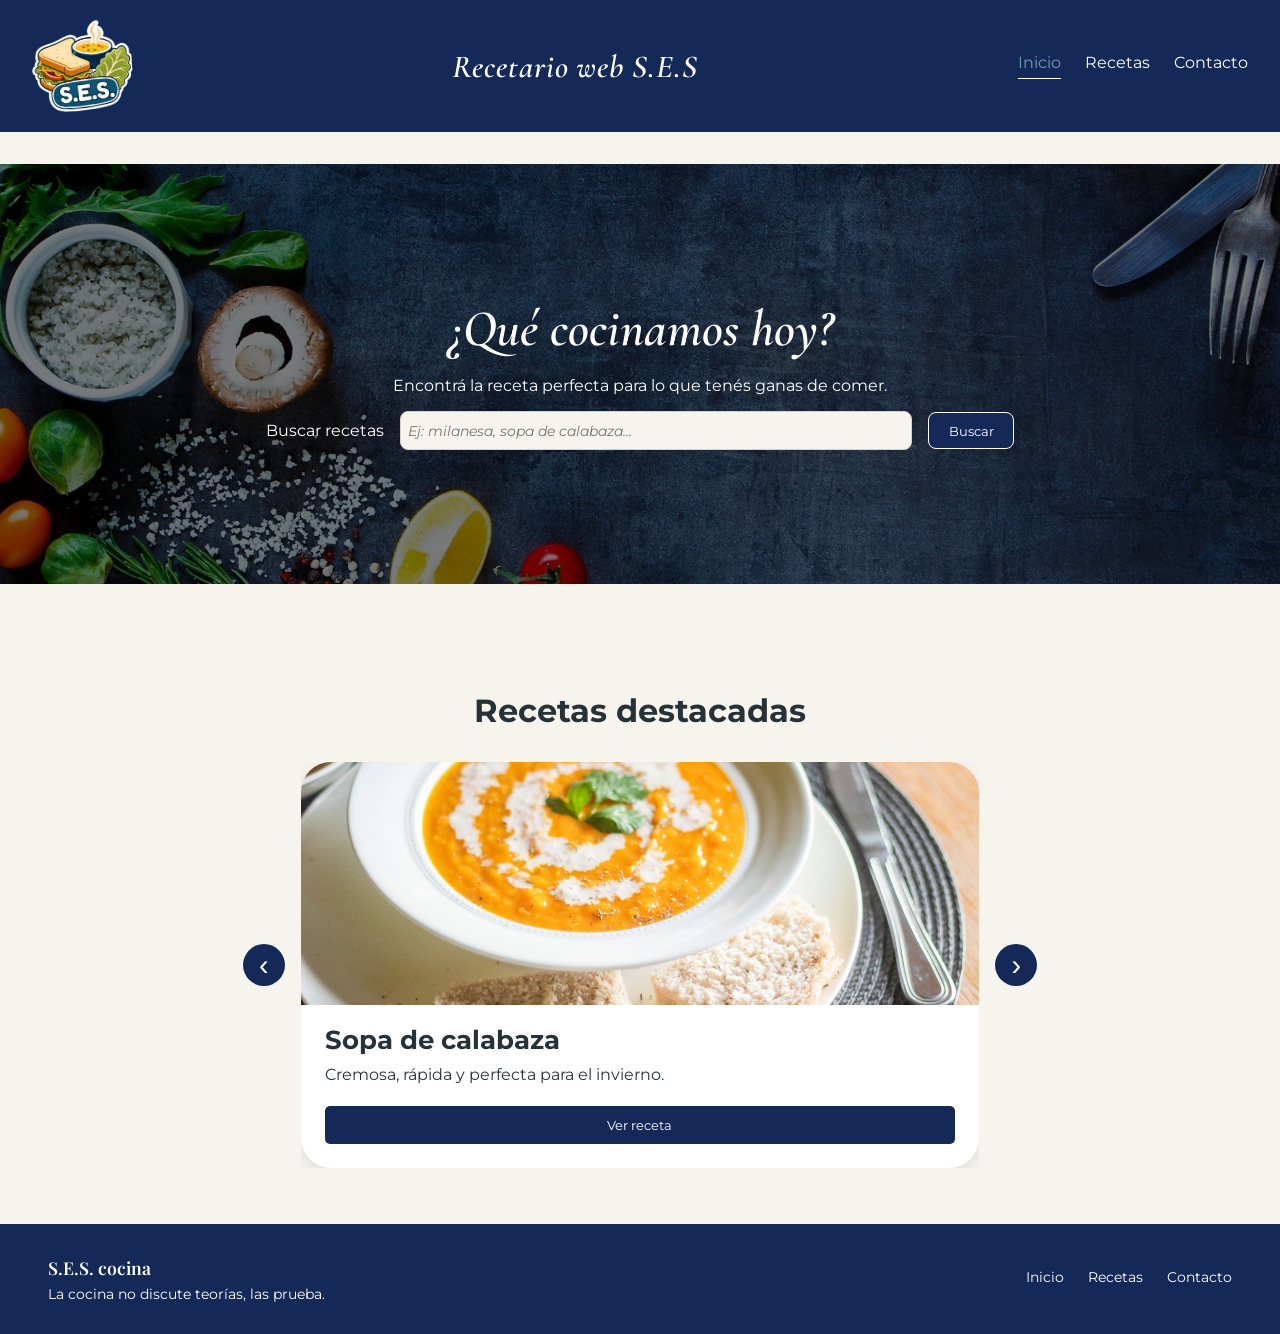
==== primera-entrega/index.html @ 5acb23f0 "feat: migrate first delivery project" ====
<!DOCTYPE html>
<html lang="es">

<head>
    <meta charset="UTF-8">
    <meta name="author" content="Adolfo Moran de la Vega, Franco Torres">
    <meta name="description" content="Recetario web que te ayuda a decidir que cocinar. 
        Cuenta con calculadora de porciones, checklist de ingredientes y distintos filtros">
    <meta name="keywords" content="recetas, cocina, sopa, sandwich, ensalada">
    <meta name="viewport" content="width=device-width, initial-scale=1.0">
    <link
        href="https://fonts.googleapis.com/css2?family=Cormorant+Garamond:wght@500;600;700&family=Montserrat:wght@400;500;600;700&display=swap"
        rel="stylesheet">
    <link rel="preconnect" href="https://fonts.googleapis.com">
    <link rel="preconnect" href="https://fonts.gstatic.com" crossorigin>
    <link
        href="https://fonts.googleapis.com/css2?family=Betania+Patmos&family=Erica+One&family=Playfair+Display+SC:ital,wght@0,400;0,700;0,900;1,400;1,700;1,900&display=swap"
        rel="stylesheet">
    <link rel="stylesheet" href="style.css" type="text/css">
    <link rel="preconnect" href="https://fonts.googleapis.com">
    <link rel="preconnect" href="https://fonts.gstatic.com" crossorigin>
    <link
        href="https://fonts.googleapis.com/css2?family=Montserrat:wght@400;500;600;700&family=Playfair+Display:wght@500;600;700&display=swap"
        rel="stylesheet">
    <link rel="icon" type="image/png" href="imagenes/favicon.png">
    <title>Recetario web S.E.S</title>
</head>

<body>
    <div id="contenedor-header">
        <header id="header-principal">
            <a href="lore.html" id="logo-sitio">
                <img src="imagenes/logo_header.png" alt="Sándwich, Sopa o Ensalada">
            </a>
            <h1 id="titulo-sitio">Recetario web S.E.S</h1>
            <nav id="nav-principal">
                <a href="index.html" id="hlink-inicio" class="link-activo">Inicio</a>
                <a href="recetas.html" id="hlink-recetas">Recetas</a>
                <a href="contacto.html" id="hlink-contacto">Contacto</a>
            </nav>
        </header>
    </div>
    <main id="contenido-principal">
        <section id="hero">
            <div id="texto-hero">
                <h2>¿Qué cocinamos hoy?</h2>
                <p>Encontrá la receta perfecta para lo que tenés ganas de comer.</p>
                <div id="buscador">
                    <label for="input-buscar-recetas">Buscar recetas</label>
                    <input type="text" id="input-buscar-recetas" name="buscar-recetas"
                        placeholder="Ej: milanesa, sopa de calabaza..." maxlength="40">
                    <button type="button" id="boton-buscar" onclick="filtrarReceta()">Buscar</button>
                </div>
            </div>
        </section>
        <div id="contenedor-destacadas">
            <section id="recetas-destacadas">
                <h2>Recetas destacadas</h2>
                <div id="carrusel-destacadas">
                    <button type="button" id="boton-flecha-izquierda" onclick="moverCarrusel('izquierda')">‹</button>
                    <div id="ventana-destacadas">
                        <div id="lista-destacadas">
                        </div>
                    </div>
                    <button type="button" id="boton-flecha-derecha" onclick="moverCarrusel('derecha')">›</button>
                </div>
            </section>
        </div>
    </main>
    <div id="contenedor-footer">
        <footer id="footer-principal">
            <nav id="nav-texto">
                <h6>S.E.S. cocina</h6>
                <p id="frase-footer">La cocina no discute teorías, las prueba.</p>
            </nav>

            <nav id="nav-sitio">
                <a href="index.html" id="flink-inicio" class="link-activo">Inicio</a>
                <a href="recetas.html" id="flink-recetas">Recetas</a>
                <a href="contacto.html" id="flink-contacto">Contacto</a>
            </nav>
        </footer>
    </div>
    <script src="script.js"></script>
</body>

</html>
---- primera-entrega/style.css ----
:root {
    
    --color-header: #152959;
    --color-principal: #356B7D;
    --color-secundario: #6F9EAC;
    --color-fondo: #F7F4EE;
    --color-texto: #263238;
    --color-blanco: #FFFFFF;
    --color-borde: #D8CFC3;
    --color-boton: rgba(0, 77, 231, 0.76);

    --fuente-titulos: 'Playfair Display', serif;
    --fuente-texto: 'Montserrat', sans-serif;
}


* {
    box-sizing: border-box;
}


body {
    margin:0;
    background-color: var(--color-fondo);
    color: var(--color-texto);
    font-family: var(--fuente-texto);
}
header{
    background-color:var(--color-header);
    width: 100%;
    box-sizing: border-box;

    display: flex;
    justify-content: space-between; 
    align-items: center; 
    padding: 1rem 2rem;
}
header h1 {
        margin: 0;  
        font-family: var(--fuente-texto);
        font-size: 1.8rem;
        font-weight: 600;
        color: var(--color-blanco);
    }

header #nav-principal {
        display: flex;
        align-items: center;
        gap: 1.5rem;

        a{
            text-decoration: none;
            font-size: 1rem;
            position: relative; 
            padding-bottom: 0.4rem;
            transition: color 0.3s ease;

            &:link, &:visited{ 
                color: var(--color-blanco);
            }

           &::after {
            content: '';
            position: absolute;
            bottom: 0;
            left: 0;
            width: 100%;
            height: 0.05rem;
            background-color: var(--color-blanco);
            transform: scaleX(0);
            transform-origin: bottom;
            transition: transform 0.3s ease;
            }

            &:hover, &:focus, &:active {
                color: var(--color-secundario);

                &::after {
                    transform: scaleX(1);
                    transform-origin: bottom;
                }
            }
        }

        &:not(:has(a:hover, a:focus, a:active)) a.link-activo {
            color: var(--color-secundario);

            &::after {
                transform: scaleX(1);
                transform-origin: bottom;
            }
        }
    }
header #logo-sitio{
    margin: 0;
}
header #logo-sitio a{
    display: block;
}
header #logo-sitio img{
    width: 100px;
    height: 100px;
    object-fit: contain;
    display: block;
    transform: rotate(-4deg);


    transition: transform 0.3s ease, box-shadow 0.3s ease;
}

header #logo-sitio img:hover{
    transform: rotate(0deg) scale(1.05);
}

#titulo-sitio {
    font-family: 'Cormorant Garamond', serif;
    font-size: 2rem;
    font-weight: 600;
    letter-spacing: 0.03em;
    font-style: oblique;
    color: var(--color-blanco);
}

footer {
    background-color: var(--color-header);
    color: var(--color-blanco);
    width: 100%;
    box-sizing: border-box;

    display: flex;
    justify-content: space-between;
    align-items: center;

    padding: 2rem 3rem;
}


footer #nav-texto {
    display: flex;
    flex-direction: column;
    gap: 0.4rem;
}

footer #nav-texto h6 {
    margin: 0;
    font-family: var(--fuente-titulos);
    font-size: 1.1rem;
    font-weight: 600;
}

footer #nav-texto p {
    margin: 0;
    font-size: 0.85rem;
}

footer #nav-sitio {
    display: flex;
    align-items: center;
    gap: 1.5rem;
}

footer #nav-sitio h6 {
    margin: 0;
    font-size: 0.9rem;
    font-weight: 600;
}

footer #nav-sitio a {
    text-decoration: none;
    font-size: 0.9rem;
    position: relative;
    padding-bottom: 0.3rem;
    color: var(--color-blanco);

    transition: color 0.3s ease;
}

footer #nav-sitio a::after {
    content: "";
    position: absolute;
    bottom: 0;
    left: 0;

    width: 0;
    height: 2px;

    background-color: var(--color-blanco);

    transition: width 0.3s ease;
}

footer #nav-sitio a:hover,
footer #nav-sitio a:focus {
    color: var(--color-secundario);
}

footer #nav-sitio a:hover::after,
footer #nav-sitio a:focus::after {
    width: 100%;
}

#hero {
    position: relative;
    width: 100%;
    height: 420px;
    margin-top: 2rem;

    background-image: url("imagenes/imagen_main_index.jpg");
    background-size: cover;
    background-position: center;

    display: flex;
    justify-content: center;
    align-items: center;
}

#texto-hero {
    position: relative;
    z-index: 2;
    width: 80%;
    text-align: center;
    color: var(--color-blanco);
}

#hero::before {
    content: "";
    position: absolute;
    inset: 0;
    background-color: rgba(0, 0, 0, 0.511);
}

#texto-hero h2 {
    font-family: 'Cormorant Garamond', serif;
    font-size: 3.2rem;
    font-weight: 600;
    font-style: italic;
    margin: 0 0 1rem;
}

#contenedor-destacadas{
    width: 100%;
    padding: 5rem 0 3.5rem;
}
#recetas-destacadas{
    width: 100%;
    text-align: center;
}
#recetas-destacadas h2 {
    font-family: var(--fuente-texto);
    color: var(--color-texto);
    font-size: 2rem;
    margin-bottom: 2rem;
}

#carrusel-destacadas{
    display: flex;
    align-items: center;
    justify-content: center;
    gap: 1rem;
    width: 100%;
}

#ventana-destacadas{
    width: 53%;
    overflow: hidden;
}

#lista-destacadas{
    width: 100%;
    display: flex;
    flex-direction: row;
    gap: 1.5rem;
    transition: transform 0.4s ease;
}
.tarjeta-receta{
 flex: 0 0 100%;
    background-color: var(--color-blanco);
    border-radius: 30px;
    overflow: hidden;
    box-shadow: 0 4px 15px rgba(0, 0, 0, 0.10);
    text-align: left;
    display: flex;
    flex-direction: column;
}


.tarjeta-receta img {
    width: 100%;
    height: 243px;
    object-fit: cover;
    display: block;
}
.tarjeta-receta h3{
    font-family: var(--fuente-texto);
    font-size: 1.6rem;
    margin: 1.2rem 1.5rem 0.5rem;
    color: var(--color-texto);
}

.tarjeta-receta p{
    margin: 0 1.5rem 1.2rem;
    line-height: 1.5;
}

.boton-ver-receta-destacada {
    width: 23%;
    align-self: center;
    font-family: var(--fuente-texto);
    margin: 0 1.5rem 1.5rem;
    padding: 0.7rem 1.2rem;
    border: none;
    border-radius: 5px;
    background-color: var(--color-header);
    color: var(--color-blanco);
    cursor: pointer;
    transition: background-color 0.3s ease, transform 0.3s ease;
    margin-top: auto;
}

.boton-ver-receta {
    font-family: var(--fuente-texto);
    margin: 0 1.5rem 1.5rem;
    padding: 0.7rem 1.2rem;
    border: none;
    border-radius: 5px;
    background-color: var(--color-header);
    color: var(--color-blanco);
    cursor: pointer;
    transition: background-color 0.3s ease, transform 0.3s ease;
    margin-top: auto;
}

.boton-ver-receta:hover, .boton-ver-receta-destacada:hover {
    background-color: var(--color-principal);
    transform: translateY(-2px);
}

#boton-flecha-izquierda,
#boton-flecha-derecha {
    width: 42px;
    height: 42px;

    border: none;
    border-radius: 50%;

    background-color: var(--color-header);
    color: var(--color-blanco);

    font-size: 1.8rem;
    line-height: 1;

    cursor: pointer;

    transition: background-color 0.3s ease, transform 0.3s ease;
}

#boton-flecha-izquierda:hover,
#boton-flecha-derecha:hover {
    background-color: var(--color-principal);
    transform: scale(1.08);

}


#buscador{
display: flex;
justify-content: center;
gap: 1rem;
align-items: center;
}

#input-buscar-recetas{
    width: 50%;
    padding: 0.6rem 0.4rem;
    border: 1px solid var(--color-borde);
    border-radius: 8px;
    background-color: var(--color-fondo);
    font-family: var(--fuente-texto);
    font-size: 0.88rem;
}

#input-buscar-recetas:focus {
    outline: none;
    border-color: var(--color-secundario);
}

#input-buscar-recetas::placeholder{
    font-style: italic;
}
#boton-buscar{
    background-color: var(--color-header);
    
    color: var(--color-blanco);
    border: 1px solid var(--color-blanco);
    padding: 0.6rem 1.2rem;
    border-radius: 8px;
    cursor: pointer;
    font-family: var(--fuente-texto);
}

#boton-buscar:hover{
background-color: var(--color-principal);
transform: translateY(-2px);
transition: all 0.5s ease;

}

#contenedor-catalogo {
    flex: 1;
    padding: 2rem 3rem 2rem 0;
}

#grilla-recetas{
    
    display: grid;
    grid-template-columns: repeat(3,1fr);
    gap: 1.5rem;
    width: 100%;
    max-width: 1200px;
    margin: 0 auto;
}


#contenedor-filtros {
    width: 21.5%;
    padding: 2rem 0rem 2rem 3rem;
    display: flex;
    flex-direction: column;
}

#contenido-principal.pagina-recetas {
    display: flex;
    align-items: flex-start;
    gap: 3rem;
}

#filtros {
    background-color: var(--color-blanco);
    border: 1px solid var(--color-borde);
    border-radius: 15px;
    padding: 3px;
    box-shadow: 0 4px 15px rgba(0, 28, 138, 0.37);
}

#filtros h2 {
    margin: 0 0 1.5rem;
    font-size: 2rem;
    font-weight: 600;
    color: var(--color-texto);
    text-align: center;
}

#filtros h3, #filtros .titulo-filtro {
    margin: 0 0 0.8rem;
    font-size: 1rem;
    font-weight: 600;
    color: var(--color-principal);
    display: block;
}

#filtro-categoria,
#filtro-ingrediente,
#filtro-teoria,
#filtro-tiempo {
    margin-bottom: 1.5rem;
}

#filtros label {
    display: block;
    margin: 0.7rem 0;
    font-size: 0.9rem;
    cursor: pointer;
}

#filtros label input[type="checkbox"]{
    margin-right: 0.5rem;
    accent-color: var(--color-header);
}

#select-tiempo, 
#select-categoria, 
#select-tipo-plato {
    display: block;
    width: 90%;
    padding: 0.5rem 0.5rem;
    border: 1px solid var(--color-borde);
    border-radius: 7px;
    background-color: var(--color-fondo);
    color: var(--color-texto);
    font-family: var(--fuente-texto);
    font-size: 0.9rem;
    cursor: pointer;
    margin: 0 auto;
    
}

#select-tiempo:focus,
#select-categoria:focus, 
#select-tipo-plato:focus {
    outline: none;
    border-color: var(--color-secundario);
}

#botones-filtros {
    display: flex;
    flex-direction: column;
    align-items: stretch;
    gap: 0.7rem;
    margin-top: 1rem;
}

#boton-aplicar-filtros,#boton-limpiar-filtros{
    width: 100%;
    padding: 0.7rem 1rem;
    border: none;
    border-radius: 7px;
    font-family: var(--fuente-texto);
    font-size: 0.9rem;
    font-weight: 600;
    cursor: pointer;
    
}

#boton-aplicar-filtros{
    background-color: var(--color-header);
    color: var(--color-blanco);
}
#boton-aplicar-filtros:hover,#boton-limpiar-filtros:hover {
    transform: translateY(-2px);
}

#boton-limpiar-filtros{
    background-color: rgba(194, 0, 0, 0.922);
    color: var(--color-blanco);
}

/* SECCION REDES SOCIALES */
.icono-red-social {
    width: 2rem;
    height: 2rem;
    object-fit: contain;
}

.redes-sociales {
    display: flex;
    flex-direction: column;
    align-items: center;
    gap: 1.5rem;
}

.redes-sociales p {
    font-size: 1.2rem;
    font-weight: 500;
    color: var(--color-texto);
}
    
.redes-sociales-items {
    display: flex;
    flex-direction: row;
    justify-content: center;
    align-items: center;
    gap: 4rem;
    flex-wrap: wrap;
}
    
.redes-sociales-items article {
    display: flex;
    align-items: center;
    gap: 0.8rem;
    background-color: var(--color-blanco);
    padding: 0.8rem 1.2rem;
    margin-bottom: 1rem;
    border-radius: 10px;
    border: 1px solid var(--color-borde);
    box-shadow: 0 2px 8px rgba(0, 0, 0, 0.05);
}

/* SECCION FORMULARIO DE CONTACTO */
.contenedor-texto{
    text-align: center;
    font-size: 1.2rem;
    font-weight: 500;
    color: var(--color-texto);
    margin: 2rem 0;
}

.contenedor-form {
    display: flex;
    flex-direction: column;
    max-width: 600px;
    width: 100%;
    margin: 0 auto 2rem;
    text-align: left;
    gap: 0.4rem;
}

.contenedor-form label {
    font-size: 0.9rem;
    font-weight: 600;
    color: var(--color-texto);
    margin-top: 0.6rem;
}

/* INPUTS */
.contenedor-form input[type="text"],
.contenedor-form input[type="email"] {
    width: 100%;
    padding: 0.7rem 0.9rem;
    border: 1px solid var(--color-borde);
    border-radius: 8px;
    background-color: var(--color-blanco);
    font-family: var(--fuente-texto);
    font-size: 0.95rem;

    &:focus {
        outline: none;
        border-color: var(--color-secundario);
    }
}

.contenedor-form #mensaje {
        padding-bottom: 3rem;
}

/* BOTON ENVIAR */
.contenedor-form #enviar {
    align-self: center;
    margin-top: 1rem;
    padding: 0.7rem 1.8rem;
    border: none;
    border-radius: 8px;
    background-color: var(--color-header);
    color: var(--color-blanco);
    font-family: var(--fuente-texto);
    font-weight: 500;
    cursor: pointer;
    transition: background-color 0.3s ease, transform 0.3s ease;

    &:hover {
        background-color: var(--color-principal);
        transform: translateY(-2px);
    }
}

/* SECCION INFORMACION RECETA */
#informacion-recetas {
    display: flex;
    flex-direction: row;
    align-items: center;
    gap: 2.5rem;
    width: 100%;
    margin-bottom: 2rem;
}

/* IMAGEN(izquierda) */
#informacion-recetas .imagen-receta {
    flex: 0 0 40%;
    max-width: 32rem;
    margin: 1rem 0 0 1rem;
        
    img {
        width: 100%;
        height: auto;
        border-radius: 15px;
        object-fit: cover;
        display: block;
    }
}

/* TEXTO(derecha) */
#informacion-recetas #texto-receta {
    flex: 1;
    display: flex;
    flex-direction: column;
    gap: 0.8rem;
}

.etiqueta-plato {
    display: inline-block;
    padding: 0.25rem 0.75rem; 
    background-color: var(--color-principal); 
    color: var(--color-blanco); 
    font-size: 0.8rem;
    font-weight: 500;
    border-radius: 20px; 
    text-transform: capitalize; 
    width: fit-content; 
}

.etiqueta-plato h3 {
    margin: 0;
    font-size: 3rem;
    font-weight: 600;
    font-family: var(--fuente-titulos);
    color: var(--color-texto);
}

.etiqueta-plato p {
    margin: 0;
    font-size: 1rem;
    font-weight: 400;
    color: var(--color-texto);
}

.etiqueta-plato hr {
    width: 100%;
    border: 0;
    border-top: 1px solid var(--color-borde);
    margin: 0.8rem 0;
}

/* MINUTOS Y PORCIONES */
/* tambien estan uno al lado del otro */
.datos-adicionales {
    display: flex;
    flex-direction: row;
    justify-content: flex-start;
    gap: 3rem; 
}

.datos-adicionales .dato {
    display: flex;
    flex-direction: column;
    gap: 0.2rem;
}

.datos-adicionales .dato h6 {
    margin: 0;
    font-size: 0.75rem;
    font-weight: 700;
    color: var(--color-principal);
    letter-spacing: 0.05em;
}

.datos-adicionales .dato p {
    align-self: center;
    margin: 0;
    font-weight: 600;
    font-size: 1.5rem;
}

/* SECCION PREPARACION */
#receta {
    display: flex;
    flex-direction: row;
    gap: 3rem;
    align-items: flex-start; 
}

#receta .columna-izquierda {
    flex: 0 0 35%; 
    display: flex;
    flex-direction: column;
    gap: 1.5rem;
}

#receta .columna-derecha {
    flex: 1; 
}

/* CALCULADORA PORCIONES */
/* parte izquierda */
.calculadora-porciones {
    background-color: var(--color-blanco);
    border: 1px solid var(--color-borde);
    border-radius: 12px;
    padding: 1.5rem;
    max-width: 20em;
    margin: 0 0 1.5rem 1.5rem; 
}

.calculadora-porciones h5 {
    margin-top: 0;
    margin-bottom: 1rem;
    font-family: var(--fuente-titulos);
    font-size: 1.2rem;
    color: var(--color-texto);
}

.calculadora-porciones .controles-calculadora {
    display: flex;
    flex-direction: column;
    gap: 0.8rem;
}

.calculadora-porciones .controles-calculadora input[type="number"] {
    width: 100%;
    padding: 0.6rem;
    border: 1px solid var(--color-borde);
    border-radius: 6px;
    font-size: 1rem;
    text-align: center;
}

.calculadora-porciones .controles-calculadora button {
    padding: 0.7rem 1.2rem;
    border: none;
    border-radius: 6px;
    align-self: center;
    background-color: var(--color-header);
    color: var(--color-blanco);
    font-family: var(--fuente-texto);
    font-weight: 600;
    cursor: pointer;
    transition: background-color 0.3s ease;

    &:hover {
        background-color: var(--color-principal);
    }
}

/* LISTA DE INGREDIENTES */
/* parte izquierda */
.lista-ingredientes {
    margin: 0 0 0 1.5rem;   
}

.lista-ingredientes h5{
    margin-top: 0;
    margin-bottom: 1rem;
    font-family: var(--fuente-titulos);
    font-size: 1.2rem;
    color: var(--color-texto);
}

.lista-ingredientes ul {
    list-style: none;
    padding: 0;
    margin: 0.5rem 0 0 0;
    display: flex;
    flex-direction: column;
    gap: 0.8rem;
}

.lista-ingredientes ul li {
    display: flex;
    align-items: center;
    gap: 0.6rem;
    font-size: 0.8rem;
}

.lista-ingredientes ul li input[type="checkbox"] {
    accent-color: var(--color-principal);
    width: 0.9rem;
    height: 0.9rem;
    cursor: pointer;
}

/* LISTA DE PASOS */
/* parte derecha */
.lista-pasos {
    list-style: none; 
    counter-reset: paso-counter;
    padding: 0;
    margin-top: 1.5rem;
    display: flex;
    flex-direction: column;
    gap: 1.5rem;
}

.lista-pasos li {
    counter-increment: paso-counter; /* contador de pasos */
    display: flex;
    align-items: flex-start;
    position: relative;
    padding-left: 3.5rem; 
    line-height: 1.5;
    font-size: 1rem;

    /*numero de paso*/
    &::before {
        content: counter(paso-counter);/* incrementar el contador */
        position: absolute;
        left: 0;
        top: 0;
        transform: translateY(-15%); /* ajustar la posición del número */
        font-family: var(--fuente-titulos);
        font-size: 1.5rem;
        font-weight: 700;
        color: var(--color-secundario);
        width: 1.5rem;
        text-align: center;
    }
    
    /*separador horizontal*/
    &::after {
        content: "";
        position: absolute;
        left: 2.2rem;
        top: 0.1rem;
        bottom: 0.1rem;
        width: 1px;
        background-color: var(--color-borde);
    }
}

.separador{/*para que los hr no ocupen todo el ancho*/
    width: 98%;
    height: 1px;
    background-color: var(--color-borde);
    border: 0;
    margin: 0.5rem auto;
}

/*SECCION OTRAS RECETAS*/
/* texto superior */
.texto-superior {/* alinearlos horizontalmente */
    display: flex;
    justify-content: space-between;
    align-items: center;
    width: 100%;
    margin-bottom: 1.5rem;
}

.texto-superior h5 {
    margin: 0 0 0 1.5rem;
    font-family: var(--fuente-titulos);
    font-size: 1.2rem;
    color: var(--color-texto);
}

.texto-superior a {/* referencia a recetas */
    margin: 0 1.5rem 0 0;
    color: var(--color-secundario);
    text-decoration: none;
    font-weight: 600;
    font-size: 0.8rem;
    transition: color 0.3s ease;

    &:hover {
        color: var(--color-principal);
    }
}

/* mas recetas */
.otras-recetas{
    width: 100%;
    max-width: 70em;
    margin: 3rem auto 0 auto;
    padding: 0 1rem;
}

.otras-recetas .grid-recetas {/*hacer un grid para previzualizar 3 recetas*/
    display: grid;
    grid-template-columns: 1fr 1fr 1fr;
    grid-template-areas: "receta-1 receta-2 receta-3";
    gap: 1.5rem;
}

.otras-recetas .grid-recetas .receta-corta{/*para cada receta*/
    display: flex;
    flex-direction: column;
    gap: 0.5rem;
}

.otras-recetas .grid-recetas .receta-corta .contenedor-imagen{/*imagen de la receta*/
    width: 100%;
    aspect-ratio: 4/3;
    overflow: hidden;
    border-radius: 10px;

    img{
        width: 100%;
        height: 100%;
        object-fit: cover;
    }
}

.otras-recetas .grid-recetas .receta-corta h3 {/*titulo de la receta*/
    margin: 0;
    font-family: var(--fuente-titulos);
    font-size: 1rem;
    color: var(--color-texto);
}

.otras-recetas .grid-recetas .receta-corta p {/*minutos que tarda*/
    margin: 0;
    font-size: 0.8rem;
    color: var(--color-secundario);
    font-weight: 600;
}

/* INSERCION DINAMICA */
#cantidad-ingrediente{
    display: inline;
    color: var(--color-principal);
    font-size: 0.8rem;
    font-weight: 600;
}

/* INSERCION DINAMICA */
#nombre-ingrediente{
    display: inline;
    font-size: 0.8rem;
    font-weight: 500;
}

#boton-volver-recetas {
    align-self: flex-start;
    margin: 2rem 0 1.5rem 1.5rem;
    padding: 0.6rem 1rem;
    border: 1px solid var(--color-borde);
    border-radius: 8px;
    background-color: var(--color-blanco);
    color: var(--color-header);
    font-family: var(--fuente-texto);
    font-size: 0.9rem;
    font-weight: 600;
    cursor: pointer;
    box-shadow: 0 2px 8px rgba(0, 0, 0, 0.08);
    transition: background-color 0.3s ease, color 0.3s ease, transform 0.3s ease;
}

#boton-volver-recetas:hover {
    background-color: var(--color-header);
    color: var(--color-blanco);
    transform: translateX(-3px);
}
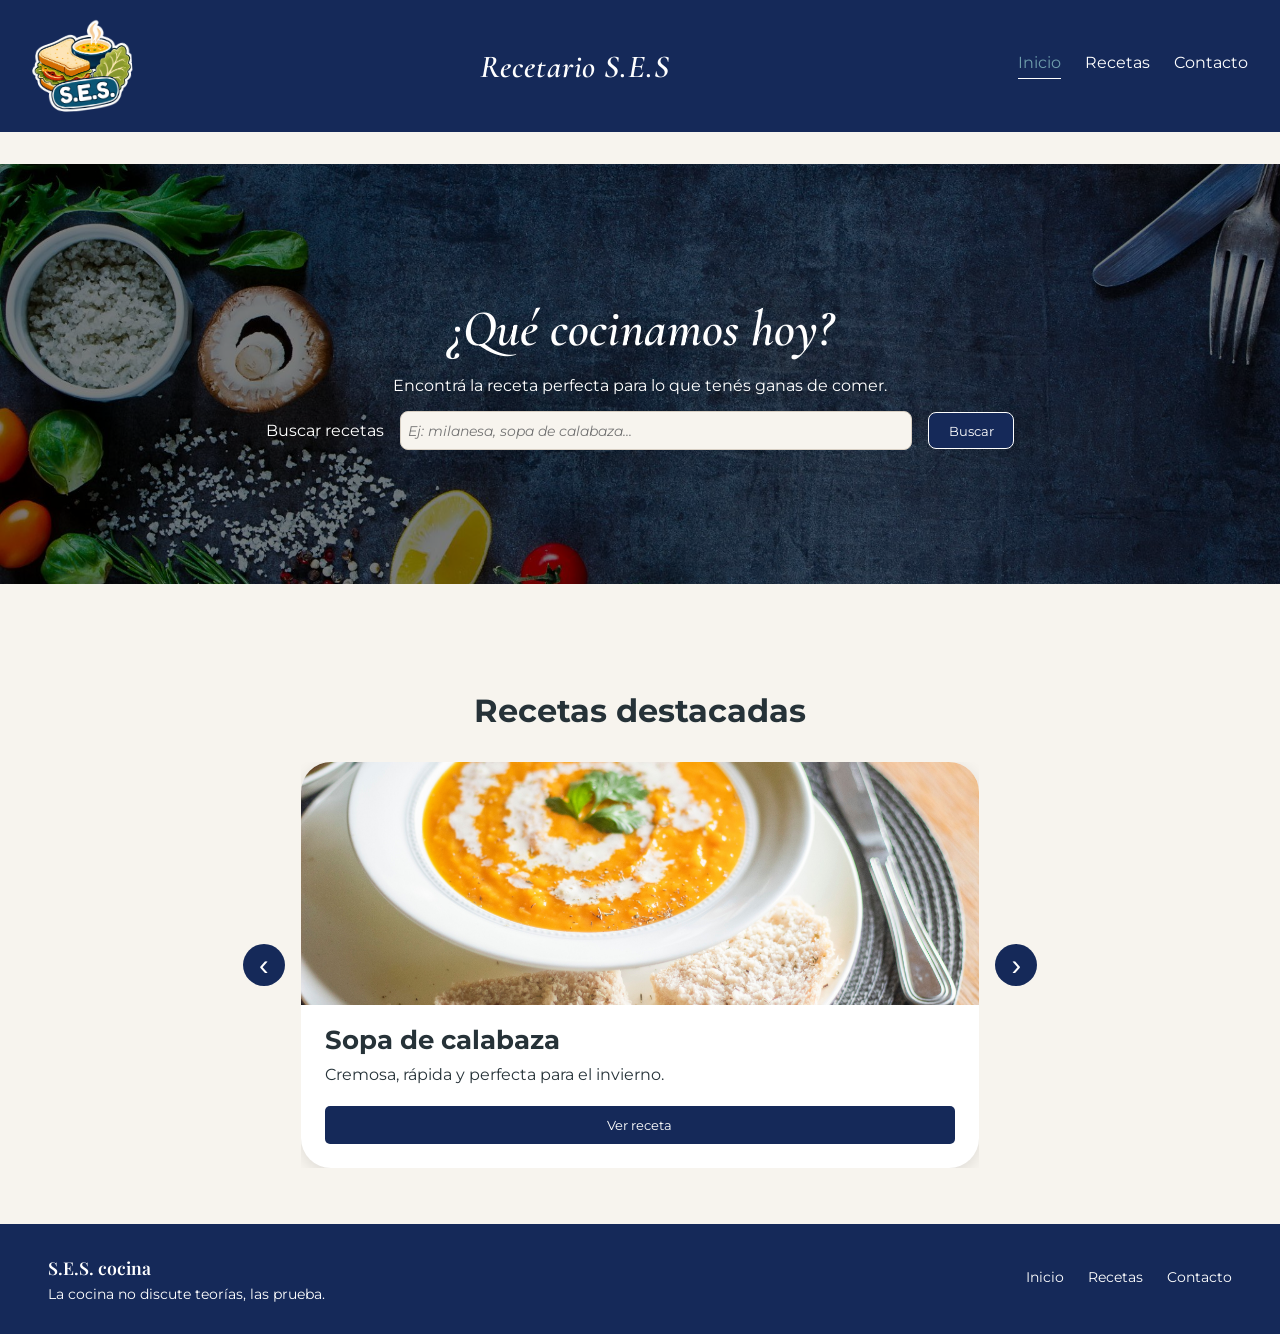
==== commit b82b3fe5: "docs: unify project name across readme  and html pages" ====
--- a/primera-entrega/index.html
+++ b/primera-entrega/index.html
@@ -4,35 +4,26 @@
 <head>
     <meta charset="UTF-8">
     <meta name="author" content="Adolfo Moran de la Vega, Franco Torres">
-    <meta name="description" content="Recetario web que te ayuda a decidir que cocinar. 
+    <meta name="description" content="Recetario web que te ayuda a decidir qué cocinar. 
         Cuenta con calculadora de porciones, checklist de ingredientes y distintos filtros">
-    <meta name="keywords" content="recetas, cocina, sopa, sandwich, ensalada">
+    <meta name="keywords" content="recetas, cocina, sopa, sándwich, ensalada">
     <meta name="viewport" content="width=device-width, initial-scale=1.0">
+    <link rel="preconnect" href="https://fonts.googleapis.com">
+    <link rel="preconnect" href="https://fonts.gstatic.com" crossorigin="anonymous">
     <link
-        href="https://fonts.googleapis.com/css2?family=Cormorant+Garamond:wght@500;600;700&family=Montserrat:wght@400;500;600;700&display=swap"
+        href="https://fonts.googleapis.com/css2?family=Cormorant+Garamond:ital,wght@0,500;0,600;0,700;1,500;1,600;1,700&family=Montserrat:wght@400;500;600;700&family=Playfair+Display:wght@500;600;700&display=swap"
         rel="stylesheet">
-    <link rel="preconnect" href="https://fonts.googleapis.com">
-    <link rel="preconnect" href="https://fonts.gstatic.com" crossorigin>
-    <link
-        href="https://fonts.googleapis.com/css2?family=Betania+Patmos&family=Erica+One&family=Playfair+Display+SC:ital,wght@0,400;0,700;0,900;1,400;1,700;1,900&display=swap"
-        rel="stylesheet">
+
     <link rel="stylesheet" href="style.css" type="text/css">
-    <link rel="preconnect" href="https://fonts.googleapis.com">
-    <link rel="preconnect" href="https://fonts.gstatic.com" crossorigin>
-    <link
-        href="https://fonts.googleapis.com/css2?family=Montserrat:wght@400;500;600;700&family=Playfair+Display:wght@500;600;700&display=swap"
-        rel="stylesheet">
     <link rel="icon" type="image/png" href="imagenes/favicon.png">
-    <title>Recetario web S.E.S</title>
+    <title>Recetario S.E.S</title>
 </head>
 
-<body>
+<body onload="CargarDestacadas();">
     <div id="contenedor-header">
         <header id="header-principal">
-            <a href="lore.html" id="logo-sitio">
-                <img src="imagenes/logo_header.png" alt="Sándwich, Sopa o Ensalada">
-            </a>
-            <h1 id="titulo-sitio">Recetario web S.E.S</h1>
+            <img src="imagenes/logo_header.png" alt="Sándwich, Sopa o Ensalada" id="logo-sitio">
+            <h1 id="titulo-sitio">Recetario S.E.S</h1>
             <nav id="nav-principal">
                 <a href="index.html" id="hlink-inicio" class="link-activo">Inicio</a>
                 <a href="recetas.html" id="hlink-recetas">Recetas</a>
@@ -48,7 +39,7 @@
                 <div id="buscador">
                     <label for="input-buscar-recetas">Buscar recetas</label>
                     <input type="text" id="input-buscar-recetas" name="buscar-recetas"
-                        placeholder="Ej: milanesa, sopa de calabaza..." maxlength="40">
+                        placeholder="Ej: milanesa, sopa de calabaza..." size="30" maxlength="40">
                     <button type="button" id="boton-buscar" onclick="filtrarReceta()">Buscar</button>
                 </div>
             </div>
@@ -57,31 +48,33 @@
             <section id="recetas-destacadas">
                 <h2>Recetas destacadas</h2>
                 <div id="carrusel-destacadas">
-                    <button type="button" id="boton-flecha-izquierda" onclick="moverCarrusel('izquierda')">‹</button>
+                    <button type="button" id="boton-flecha-izquierda" aria-label="Receta anterior"
+                        onclick="moverCarrusel('izquierda')">‹</button>
                     <div id="ventana-destacadas">
                         <div id="lista-destacadas">
                         </div>
                     </div>
-                    <button type="button" id="boton-flecha-derecha" onclick="moverCarrusel('derecha')">›</button>
+                    <button type="button" id="boton-flecha-derecha" aria-label="Receta siguiente"
+                        onclick="moverCarrusel('derecha')">›</button>
                 </div>
             </section>
         </div>
     </main>
     <div id="contenedor-footer">
         <footer id="footer-principal">
-            <nav id="nav-texto">
+            <div id="nav-texto">
                 <h6>S.E.S. cocina</h6>
                 <p id="frase-footer">La cocina no discute teorías, las prueba.</p>
-            </nav>
+            </div>
 
             <nav id="nav-sitio">
-                <a href="index.html" id="flink-inicio" class="link-activo">Inicio</a>
+                <a href="index.html" id="flink-inicio">Inicio</a>
                 <a href="recetas.html" id="flink-recetas">Recetas</a>
                 <a href="contacto.html" id="flink-contacto">Contacto</a>
             </nav>
         </footer>
     </div>
-    <script src="script.js"></script>
+    <script type="text/javascript" src="script.js"></script>
 </body>
 
 </html>
--- a/primera-entrega/style.css
+++ b/primera-entrega/style.css
@@ -1,5 +1,5 @@
 :root {
-    
+
     --color-header: #152959;
     --color-principal: #356B7D;
     --color-secundario: #6F9EAC;
@@ -7,10 +7,10 @@
     --color-texto: #263238;
     --color-blanco: #FFFFFF;
     --color-borde: #D8CFC3;
-    --color-boton: rgba(0, 77, 231, 0.76);
 
     --fuente-titulos: 'Playfair Display', serif;
     --fuente-texto: 'Montserrat', sans-serif;
+    --fuente-decorativa: 'Cormorant Garamond', serif;
 }
 
 
@@ -20,46 +20,45 @@
 
 
 body {
-    margin:0;
+    margin: 0;
     background-color: var(--color-fondo);
     color: var(--color-texto);
     font-family: var(--fuente-texto);
 }
-header{
-    background-color:var(--color-header);
+
+header {
+    background-color: var(--color-header);
     width: 100%;
     box-sizing: border-box;
 
     display: flex;
-    justify-content: space-between; 
-    align-items: center; 
+    justify-content: space-between;
+    align-items: center;
     padding: 1rem 2rem;
 }
+
 header h1 {
-        margin: 0;  
-        font-family: var(--fuente-texto);
-        font-size: 1.8rem;
-        font-weight: 600;
-        color: var(--color-blanco);
-    }
+    margin: 0;
+}
 
 header #nav-principal {
-        display: flex;
-        align-items: center;
-        gap: 1.5rem;
-
-        a{
-            text-decoration: none;
-            font-size: 1rem;
-            position: relative; 
-            padding-bottom: 0.4rem;
-            transition: color 0.3s ease;
-
-            &:link, &:visited{ 
-                color: var(--color-blanco);
-            }
-
-           &::after {
+    display: flex;
+    align-items: center;
+    gap: 1.5rem;
+
+    a {
+        text-decoration: none;
+        font-size: 1rem;
+        position: relative;
+        padding-bottom: 0.4rem;
+        transition: color 0.3s ease;
+
+        &:link,
+        &:visited {
+            color: var(--color-blanco);
+        }
+
+        &::after {
             content: '';
             position: absolute;
             bottom: 0;
@@ -70,19 +69,11 @@
             transform: scaleX(0);
             transform-origin: bottom;
             transition: transform 0.3s ease;
-            }
-
-            &:hover, &:focus, &:active {
-                color: var(--color-secundario);
-
-                &::after {
-                    transform: scaleX(1);
-                    transform-origin: bottom;
-                }
-            }
         }
 
-        &:not(:has(a:hover, a:focus, a:active)) a.link-activo {
+        &:hover,
+        &:focus,
+        &:active {
             color: var(--color-secundario);
 
             &::after {
@@ -91,29 +82,33 @@
             }
         }
     }
-header #logo-sitio{
-    margin: 0;
-}
-header #logo-sitio a{
-    display: block;
-}
-header #logo-sitio img{
+
+    &:not(:has(a:hover, a:focus, a:active)) a.link-activo {
+        color: var(--color-secundario);
+
+        &::after {
+            transform: scaleX(1);
+            transform-origin: bottom;
+        }
+    }
+}
+
+header #logo-sitio {
     width: 100px;
     height: 100px;
     object-fit: contain;
     display: block;
+    margin: 0;
     transform: rotate(-4deg);
-
-
     transition: transform 0.3s ease, box-shadow 0.3s ease;
 }
 
-header #logo-sitio img:hover{
+header #logo-sitio:hover {
     transform: rotate(0deg) scale(1.05);
 }
 
 #titulo-sitio {
-    font-family: 'Cormorant Garamond', serif;
+    font-family: var(--fuente-decorativa);
     font-size: 2rem;
     font-weight: 600;
     letter-spacing: 0.03em;
@@ -159,11 +154,7 @@
     gap: 1.5rem;
 }
 
-footer #nav-sitio h6 {
-    margin: 0;
-    font-size: 0.9rem;
-    font-weight: 600;
-}
+
 
 footer #nav-sitio a {
     text-decoration: none;
@@ -230,21 +221,23 @@
 }
 
 #texto-hero h2 {
-    font-family: 'Cormorant Garamond', serif;
+    font-family: var(--fuente-decorativa);
     font-size: 3.2rem;
     font-weight: 600;
     font-style: italic;
     margin: 0 0 1rem;
 }
 
-#contenedor-destacadas{
+#contenedor-destacadas {
     width: 100%;
     padding: 5rem 0 3.5rem;
 }
-#recetas-destacadas{
+
+#recetas-destacadas {
     width: 100%;
     text-align: center;
 }
+
 #recetas-destacadas h2 {
     font-family: var(--fuente-texto);
     color: var(--color-texto);
@@ -252,7 +245,7 @@
     margin-bottom: 2rem;
 }
 
-#carrusel-destacadas{
+#carrusel-destacadas {
     display: flex;
     align-items: center;
     justify-content: center;
@@ -260,20 +253,21 @@
     width: 100%;
 }
 
-#ventana-destacadas{
+#ventana-destacadas {
     width: 53%;
     overflow: hidden;
 }
 
-#lista-destacadas{
+#lista-destacadas {
     width: 100%;
     display: flex;
     flex-direction: row;
     gap: 1.5rem;
     transition: transform 0.4s ease;
 }
-.tarjeta-receta{
- flex: 0 0 100%;
+
+.tarjeta-receta {
+    flex: 0 0 100%;
     background-color: var(--color-blanco);
     border-radius: 30px;
     overflow: hidden;
@@ -290,23 +284,25 @@
     object-fit: cover;
     display: block;
 }
-.tarjeta-receta h3{
+
+.tarjeta-receta h3 {
     font-family: var(--fuente-texto);
     font-size: 1.6rem;
     margin: 1.2rem 1.5rem 0.5rem;
     color: var(--color-texto);
 }
 
-.tarjeta-receta p{
+.tarjeta-receta p {
     margin: 0 1.5rem 1.2rem;
     line-height: 1.5;
 }
 
-.boton-ver-receta-destacada {
-    width: 23%;
-    align-self: center;
-    font-family: var(--fuente-texto);
-    margin: 0 1.5rem 1.5rem;
+
+.boton-ver-receta {
+    font-family: var(--fuente-texto);
+    margin-inline: 1.5rem;
+    margin-bottom: 1.5rem;
+    margin-top: auto;
     padding: 0.7rem 1.2rem;
     border: none;
     border-radius: 5px;
@@ -314,23 +310,9 @@
     color: var(--color-blanco);
     cursor: pointer;
     transition: background-color 0.3s ease, transform 0.3s ease;
-    margin-top: auto;
-}
-
-.boton-ver-receta {
-    font-family: var(--fuente-texto);
-    margin: 0 1.5rem 1.5rem;
-    padding: 0.7rem 1.2rem;
-    border: none;
-    border-radius: 5px;
-    background-color: var(--color-header);
-    color: var(--color-blanco);
-    cursor: pointer;
-    transition: background-color 0.3s ease, transform 0.3s ease;
-    margin-top: auto;
-}
-
-.boton-ver-receta:hover, .boton-ver-receta-destacada:hover {
+}
+
+.boton-ver-receta:hover {
     background-color: var(--color-principal);
     transform: translateY(-2px);
 }
@@ -362,14 +344,14 @@
 }
 
 
-#buscador{
-display: flex;
-justify-content: center;
-gap: 1rem;
-align-items: center;
-}
-
-#input-buscar-recetas{
+#buscador {
+    display: flex;
+    justify-content: center;
+    gap: 1rem;
+    align-items: center;
+}
+
+#input-buscar-recetas {
     width: 50%;
     padding: 0.6rem 0.4rem;
     border: 1px solid var(--color-borde);
@@ -384,12 +366,13 @@
     border-color: var(--color-secundario);
 }
 
-#input-buscar-recetas::placeholder{
+#input-buscar-recetas::placeholder {
     font-style: italic;
 }
-#boton-buscar{
+
+#boton-buscar {
     background-color: var(--color-header);
-    
+
     color: var(--color-blanco);
     border: 1px solid var(--color-blanco);
     padding: 0.6rem 1.2rem;
@@ -398,10 +381,10 @@
     font-family: var(--fuente-texto);
 }
 
-#boton-buscar:hover{
-background-color: var(--color-principal);
-transform: translateY(-2px);
-transition: all 0.5s ease;
+#boton-buscar:hover {
+    background-color: var(--color-principal);
+    transform: translateY(-2px);
+    transition: all 0.5s ease;
 
 }
 
@@ -410,10 +393,10 @@
     padding: 2rem 3rem 2rem 0;
 }
 
-#grilla-recetas{
-    
+#grilla-recetas {
+
     display: grid;
-    grid-template-columns: repeat(3,1fr);
+    grid-template-columns: repeat(3, 1fr);
     gap: 1.5rem;
     width: 100%;
     max-width: 1200px;
@@ -423,7 +406,7 @@
 
 #contenedor-filtros {
     width: 21.5%;
-    padding: 2rem 0rem 2rem 3rem;
+    padding: 2rem 0 2rem 3rem;
     display: flex;
     flex-direction: column;
 }
@@ -450,7 +433,8 @@
     text-align: center;
 }
 
-#filtros h3, #filtros .titulo-filtro {
+#filtros h3,
+#filtros .titulo-filtro {
     margin: 0 0 0.8rem;
     font-size: 1rem;
     font-weight: 600;
@@ -472,13 +456,13 @@
     cursor: pointer;
 }
 
-#filtros label input[type="checkbox"]{
+#filtros label input[type="checkbox"] {
     margin-right: 0.5rem;
     accent-color: var(--color-header);
 }
 
-#select-tiempo, 
-#select-categoria, 
+#select-tiempo,
+#select-categoria,
 #select-tipo-plato {
     display: block;
     width: 90%;
@@ -491,11 +475,11 @@
     font-size: 0.9rem;
     cursor: pointer;
     margin: 0 auto;
-    
+
 }
 
 #select-tiempo:focus,
-#select-categoria:focus, 
+#select-categoria:focus,
 #select-tipo-plato:focus {
     outline: none;
     border-color: var(--color-secundario);
@@ -509,7 +493,8 @@
     margin-top: 1rem;
 }
 
-#boton-aplicar-filtros,#boton-limpiar-filtros{
+#boton-aplicar-filtros,
+#boton-limpiar-filtros {
     width: 100%;
     padding: 0.7rem 1rem;
     border: none;
@@ -518,18 +503,20 @@
     font-size: 0.9rem;
     font-weight: 600;
     cursor: pointer;
-    
-}
-
-#boton-aplicar-filtros{
+
+}
+
+#boton-aplicar-filtros {
     background-color: var(--color-header);
     color: var(--color-blanco);
 }
-#boton-aplicar-filtros:hover,#boton-limpiar-filtros:hover {
+
+#boton-aplicar-filtros:hover,
+#boton-limpiar-filtros:hover {
     transform: translateY(-2px);
 }
 
-#boton-limpiar-filtros{
+#boton-limpiar-filtros {
     background-color: rgba(194, 0, 0, 0.922);
     color: var(--color-blanco);
 }
@@ -553,7 +540,7 @@
     font-weight: 500;
     color: var(--color-texto);
 }
-    
+
 .redes-sociales-items {
     display: flex;
     flex-direction: row;
@@ -562,7 +549,7 @@
     gap: 4rem;
     flex-wrap: wrap;
 }
-    
+
 .redes-sociales-items article {
     display: flex;
     align-items: center;
@@ -576,7 +563,7 @@
 }
 
 /* SECCION FORMULARIO DE CONTACTO */
-.contenedor-texto{
+.contenedor-texto {
     text-align: center;
     font-size: 1.2rem;
     font-weight: 500;
@@ -618,8 +605,8 @@
     }
 }
 
-.contenedor-form #mensaje {
-        padding-bottom: 3rem;
+.contenedor-form #input-mensaje {
+    padding-bottom: 3rem;
 }
 
 /* BOTON ENVIAR */
@@ -657,12 +644,15 @@
     flex: 0 0 40%;
     max-width: 32rem;
     margin: 1rem 0 0 1rem;
-        
+    aspect-ratio: 4/3;
+    overflow: hidden;
+
     img {
         width: 100%;
-        height: auto;
+        height: 100%;
         border-radius: 15px;
         object-fit: cover;
+        object-position: center 50%;
         display: block;
     }
 }
@@ -677,17 +667,17 @@
 
 .etiqueta-plato {
     display: inline-block;
-    padding: 0.25rem 0.75rem; 
-    background-color: var(--color-principal); 
-    color: var(--color-blanco); 
+    padding: 0.25rem 0.75rem;
+    background-color: var(--color-principal);
+    color: var(--color-blanco);
     font-size: 0.8rem;
     font-weight: 500;
-    border-radius: 20px; 
-    text-transform: capitalize; 
-    width: fit-content; 
-}
-
-.etiqueta-plato h3 {
+    border-radius: 20px;
+    text-transform: capitalize;
+    width: fit-content;
+}
+
+#nombre-plato {
     margin: 0;
     font-size: 3rem;
     font-weight: 600;
@@ -695,14 +685,14 @@
     color: var(--color-texto);
 }
 
-.etiqueta-plato p {
+#descripcion-receta {
     margin: 0;
     font-size: 1rem;
     font-weight: 400;
     color: var(--color-texto);
 }
 
-.etiqueta-plato hr {
+#texto-receta hr {
     width: 100%;
     border: 0;
     border-top: 1px solid var(--color-borde);
@@ -715,7 +705,7 @@
     display: flex;
     flex-direction: row;
     justify-content: flex-start;
-    gap: 3rem; 
+    gap: 3rem;
 }
 
 .datos-adicionales .dato {
@@ -744,37 +734,43 @@
     display: flex;
     flex-direction: row;
     gap: 3rem;
-    align-items: flex-start; 
+    align-items: flex-start;
 }
 
 #receta .columna-izquierda {
-    flex: 0 0 35%; 
+    flex: 0 0 35%;
     display: flex;
     flex-direction: column;
     gap: 1.5rem;
 }
 
 #receta .columna-derecha {
-    flex: 1; 
+    flex: 1;
 }
 
 /* CALCULADORA PORCIONES */
 /* parte izquierda */
+
 .calculadora-porciones {
     background-color: var(--color-blanco);
     border: 1px solid var(--color-borde);
     border-radius: 12px;
     padding: 1.5rem;
     max-width: 20em;
-    margin: 0 0 1.5rem 1.5rem; 
+    margin: 0 0 1.5rem 1.5rem;
+}
+
+.calculadora-porciones h5,
+.lista-ingredientes h5,
+.texto-superior h5 {
+    font-family: var(--fuente-titulos);
+    font-size: 1.2rem;
+    color: var(--color-texto);
 }
 
 .calculadora-porciones h5 {
     margin-top: 0;
     margin-bottom: 1rem;
-    font-family: var(--fuente-titulos);
-    font-size: 1.2rem;
-    color: var(--color-texto);
 }
 
 .calculadora-porciones .controles-calculadora {
@@ -812,15 +808,12 @@
 /* LISTA DE INGREDIENTES */
 /* parte izquierda */
 .lista-ingredientes {
-    margin: 0 0 0 1.5rem;   
-}
-
-.lista-ingredientes h5{
+    margin: 0 0 0 1.5rem;
+}
+
+.lista-ingredientes h5 {
     margin-top: 0;
     margin-bottom: 1rem;
-    font-family: var(--fuente-titulos);
-    font-size: 1.2rem;
-    color: var(--color-texto);
 }
 
 .lista-ingredientes ul {
@@ -849,7 +842,7 @@
 /* LISTA DE PASOS */
 /* parte derecha */
 .lista-pasos {
-    list-style: none; 
+    list-style: none;
     counter-reset: paso-counter;
     padding: 0;
     margin-top: 1.5rem;
@@ -859,21 +852,24 @@
 }
 
 .lista-pasos li {
-    counter-increment: paso-counter; /* contador de pasos */
+    counter-increment: paso-counter;
+    /* contador de pasos */
     display: flex;
     align-items: flex-start;
     position: relative;
-    padding-left: 3.5rem; 
+    padding-left: 3.5rem;
     line-height: 1.5;
     font-size: 1rem;
 
     /*numero de paso*/
     &::before {
-        content: counter(paso-counter);/* incrementar el contador */
+        content: counter(paso-counter);
+        /* incrementar el contador */
         position: absolute;
         left: 0;
         top: 0;
-        transform: translateY(-15%); /* ajustar la posición del número */
+        transform: translateY(-15%);
+        /* ajustar la posición del número */
         font-family: var(--fuente-titulos);
         font-size: 1.5rem;
         font-weight: 700;
@@ -881,7 +877,7 @@
         width: 1.5rem;
         text-align: center;
     }
-    
+
     /*separador horizontal*/
     &::after {
         content: "";
@@ -894,7 +890,8 @@
     }
 }
 
-.separador{/*para que los hr no ocupen todo el ancho*/
+.separador {
+    /*para que los hr no ocupen todo el ancho*/
     width: 98%;
     height: 1px;
     background-color: var(--color-borde);
@@ -904,7 +901,8 @@
 
 /*SECCION OTRAS RECETAS*/
 /* texto superior */
-.texto-superior {/* alinearlos horizontalmente */
+.texto-superior {
+    /* alinearlos horizontalmente */
     display: flex;
     justify-content: space-between;
     align-items: center;
@@ -914,12 +912,11 @@
 
 .texto-superior h5 {
     margin: 0 0 0 1.5rem;
-    font-family: var(--fuente-titulos);
-    font-size: 1.2rem;
-    color: var(--color-texto);
-}
-
-.texto-superior a {/* referencia a recetas */
+
+}
+
+.texto-superior a {
+    /* referencia a recetas */
     margin: 0 1.5rem 0 0;
     color: var(--color-secundario);
     text-decoration: none;
@@ -933,55 +930,59 @@
 }
 
 /* mas recetas */
-.otras-recetas{
+.otras-recetas {
     width: 100%;
     max-width: 70em;
     margin: 3rem auto 0 auto;
     padding: 0 1rem;
 }
 
-.otras-recetas .grid-recetas {/*hacer un grid para previzualizar 3 recetas*/
+.otras-recetas .grid-recetas {
+    /*hacer un grid para previzualizar 3 recetas*/
     display: grid;
     grid-template-columns: 1fr 1fr 1fr;
-    grid-template-areas: "receta-1 receta-2 receta-3";
     gap: 1.5rem;
 }
 
-.otras-recetas .grid-recetas .receta-corta{/*para cada receta*/
+.otras-recetas .grid-recetas .receta-corta {
+    /*para cada receta*/
     display: flex;
     flex-direction: column;
     gap: 0.5rem;
 }
 
-.otras-recetas .grid-recetas .receta-corta .contenedor-imagen{/*imagen de la receta*/
+.otras-recetas .grid-recetas .receta-corta .contenedor-imagen {
+    /*imagen de la receta*/
     width: 100%;
     aspect-ratio: 4/3;
     overflow: hidden;
     border-radius: 10px;
 
-    img{
+    img {
         width: 100%;
         height: 100%;
         object-fit: cover;
     }
 }
 
-.otras-recetas .grid-recetas .receta-corta h3 {/*titulo de la receta*/
+.otras-recetas .grid-recetas .receta-corta h3 {
+    /*titulo de la receta*/
     margin: 0;
     font-family: var(--fuente-titulos);
     font-size: 1rem;
     color: var(--color-texto);
 }
 
-.otras-recetas .grid-recetas .receta-corta p {/*minutos que tarda*/
+.otras-recetas .grid-recetas .receta-corta p {
+    /*minutos que tarda*/
     margin: 0;
     font-size: 0.8rem;
-    color: var(--color-secundario);
-    font-weight: 600;
-}
-
-/* INSERCION DINAMICA */
-#cantidad-ingrediente{
+    color: var(--color-header);
+    font-weight: 600;
+}
+
+
+.cantidad-ingrediente {
     display: inline;
     color: var(--color-principal);
     font-size: 0.8rem;
@@ -989,7 +990,7 @@
 }
 
 /* INSERCION DINAMICA */
-#nombre-ingrediente{
+.nombre-ingrediente {
     display: inline;
     font-size: 0.8rem;
     font-weight: 500;
